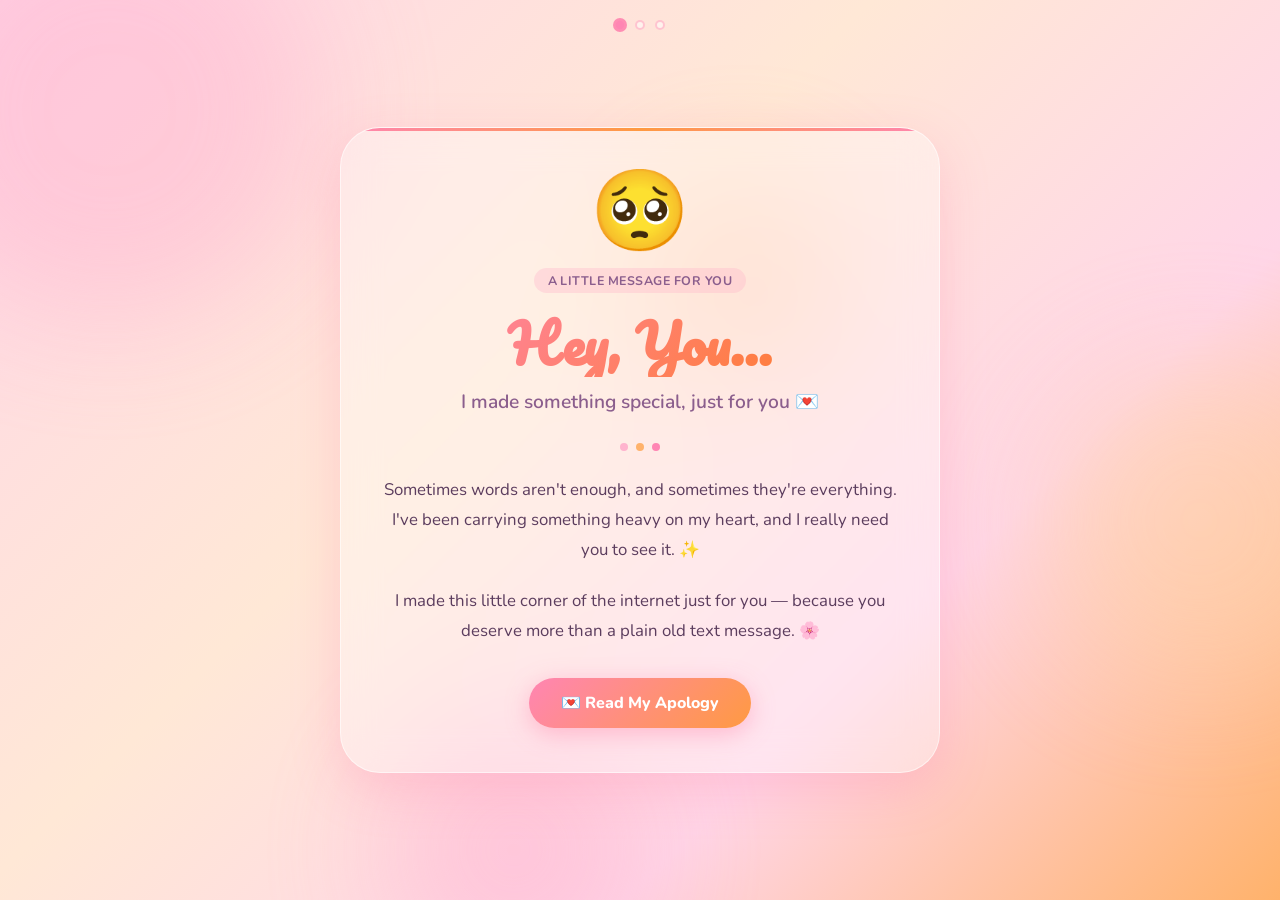
==== index.html @ 1da5a135 "feat: init" ====
<!DOCTYPE html>
<html lang="en">
<head>
  <meta charset="UTF-8" />
  <meta name="viewport" content="width=device-width, initial-scale=1.0" />
  <meta name="description" content="A heartfelt apology just for you — with lots of love 💗" />
  <title>I'm Sorry 💗 — A Little Apology For You</title>
  <link rel="stylesheet" href="style.css" />

  <!-- Open Graph / Social -->
  <meta property="og:title"       content="I'm Sorry 💗 — A Little Apology For You" />
  <meta property="og:description" content="A heartfelt apology made just for you, with love." />
  <meta property="og:type"        content="website" />
</head>
<body>

  <!-- Animated background orbs -->
  <div class="bg-orbs" aria-hidden="true">
    <div class="orb orb-1"></div>
    <div class="orb orb-2"></div>
    <div class="orb orb-3"></div>
    <div class="orb orb-4"></div>
  </div>

  <!-- Floating hearts -->
  <div class="hearts-container" aria-hidden="true"></div>

  <!-- Sparkles -->
  <div class="sparkles-container" aria-hidden="true"></div>

  <!-- Page navigation dots -->
  <nav class="nav-strip" aria-label="Page progress">
    <div class="nav-dot active" title="Home"></div>
    <div class="nav-dot"        title="Apology"></div>
    <div class="nav-dot"        title="Forgiveness"></div>
  </nav>

  <!-- Main content -->
  <main class="page" id="home">
    <div class="glass-card">

      <span class="emoji-big" role="img" aria-label="Puppy eyes">🥺</span>

      <span class="tag">A little message for you</span>

      <h1 class="display-title">Hey, You…</h1>

      <p class="subtitle delay-1">
        I made something special, just for you 💌
      </p>

      <div class="dots-divider" aria-hidden="true">
        <div class="dot"></div><div class="dot"></div><div class="dot"></div>
      </div>

      <p class="body-text delay-2">
        Sometimes words aren't enough, and sometimes they're everything.
        I've been carrying something heavy on my heart, and I really
        need you to see it. ✨
      </p>

      <p class="body-text delay-3">
        I made this little corner of the internet just for you —
        because you deserve more than a plain old text message. 🌸
      </p>

      <div class="btn-group">
        <a href="apology.html" class="btn btn-primary delay-4" aria-label="Read my apology">
          💌 Read My Apology
        </a>
      </div>

    </div>
  </main>

  <script src="script.js"></script>
</body>
</html>
---- style.css ----
/* ============================================================
   APOLOGY WEBSITE — style.css
   Theme: Kawaii Pastel Pink & Soft Orange
   ============================================================ */

/* --- Google Fonts Import --- */
@import url('https://fonts.googleapis.com/css2?family=Nunito:wght@400;600;700;800;900&family=Pacifico&display=swap');

/* --- CSS Variables --- */
:root {
  --pink:        #FFD6E7;
  --pink-mid:    #FFB3CE;
  --pink-deep:   #FF85B3;
  --orange:      #FFB26B;
  --orange-mid:  #FF9A42;
  --orange-deep: #FF7B1C;
  --white:       #FFFFFF;
  --text-dark:   #5C3D5E;
  --text-mid:    #8B5E8D;
  --text-light:  #B88CB9;
  --glass-bg:    rgba(255, 255, 255, 0.35);
  --glass-border:rgba(255, 255, 255, 0.55);
  --shadow:      0 8px 32px rgba(255, 130, 170, 0.18);
  --shadow-lg:   0 16px 48px rgba(255, 130, 170, 0.28);
  --radius:      24px;
  --radius-lg:   40px;
}

/* --- Reset & Base --- */
*, *::before, *::after { box-sizing: border-box; margin: 0; padding: 0; }

html { scroll-behavior: smooth; font-size: 16px; }

body {
  font-family: 'Nunito', sans-serif;
  color: var(--text-dark);
  min-height: 100vh;
  overflow-x: hidden;
  background: linear-gradient(135deg, #FFD6E7 0%, #FFE8D6 40%, #FFD6E7 70%, #FFB26B 100%);
  background-attachment: fixed;
}

/* --- Animated Background Orbs --- */
.bg-orbs {
  position: fixed;
  inset: 0;
  pointer-events: none;
  z-index: 0;
  overflow: hidden;
}

.orb {
  position: absolute;
  border-radius: 50%;
  filter: blur(60px);
  opacity: 0.45;
  animation: orbFloat 12s ease-in-out infinite alternate;
}
.orb-1 { width: 420px; height: 420px; background: #FFB3CE; top: -100px; left: -100px; animation-delay: 0s; }
.orb-2 { width: 320px; height: 320px; background: #FFD6A5; top: 40%; right: -80px; animation-delay: -4s; }
.orb-3 { width: 260px; height: 260px; background: #FFAECF; bottom: -80px; left: 30%; animation-delay: -8s; }
.orb-4 { width: 200px; height: 200px; background: #FFC4A0; top: 20%; left: 50%; animation-delay: -2s; }

@keyframes orbFloat {
  0%   { transform: translate(0, 0) scale(1); }
  100% { transform: translate(30px, -40px) scale(1.08); }
}

/* --- Floating Hearts Layer --- */
.hearts-container {
  position: fixed;
  inset: 0;
  pointer-events: none;
  z-index: 1;
  overflow: hidden;
}

.heart {
  position: absolute;
  bottom: -60px;
  font-size: 1.4rem;
  animation: heartRise linear infinite;
  opacity: 0;
}

@keyframes heartRise {
  0%   { transform: translateY(0) scale(0.8) rotate(-10deg); opacity: 0; }
  10%  { opacity: 0.8; }
  90%  { opacity: 0.6; }
  100% { transform: translateY(-110vh) scale(1.2) rotate(10deg); opacity: 0; }
}

/* --- Sparkle Layer --- */
.sparkles-container {
  position: fixed;
  inset: 0;
  pointer-events: none;
  z-index: 1;
  overflow: hidden;
}

.sparkle {
  position: absolute;
  width: 6px;
  height: 6px;
  border-radius: 50%;
  background: #FFFFFF;
  box-shadow: 0 0 6px 2px rgba(255,180,200,0.9);
  animation: sparklePop ease-in-out infinite;
  opacity: 0;
}

@keyframes sparklePop {
  0%,100% { transform: scale(0); opacity: 0; }
  50%      { transform: scale(1); opacity: 1; }
}

/* --- Page Wrapper --- */
.page {
  position: relative;
  z-index: 2;
  min-height: 100vh;
  display: flex;
  flex-direction: column;
  align-items: center;
  justify-content: center;
  padding: 40px 20px;
}

/* --- Glassmorphism Card --- */
.glass-card {
  background: var(--glass-bg);
  border: 1.5px solid var(--glass-border);
  backdrop-filter: blur(18px);
  -webkit-backdrop-filter: blur(18px);
  border-radius: var(--radius-lg);
  box-shadow: var(--shadow-lg);
  padding: 44px 40px;
  max-width: 600px;
  width: 100%;
  text-align: center;
  position: relative;
  overflow: hidden;
}

.glass-card::before {
  content: '';
  position: absolute;
  top: 0; left: 0; right: 0;
  height: 3px;
  background: linear-gradient(90deg, var(--pink-deep), var(--orange-mid), var(--pink-deep));
  border-radius: var(--radius-lg) var(--radius-lg) 0 0;
}

/* --- Typography --- */
h1, h2, h3 { font-family: 'Pacifico', cursive; line-height: 1.25; }

.display-title {
  font-size: clamp(2.2rem, 6vw, 3.4rem);
  background: linear-gradient(135deg, var(--pink-deep) 0%, var(--orange-deep) 100%);
  -webkit-background-clip: text;
  -webkit-text-fill-color: transparent;
  background-clip: text;
  margin-bottom: 12px;
  animation: fadeSlideDown 0.8s ease both;
}

.subtitle {
  font-size: clamp(1rem, 3vw, 1.2rem);
  color: var(--text-mid);
  font-weight: 600;
  margin-bottom: 28px;
  animation: fadeSlideDown 0.9s ease both;
}

.body-text {
  font-size: clamp(0.95rem, 2.5vw, 1.05rem);
  color: var(--text-dark);
  line-height: 1.8;
  margin-bottom: 20px;
  animation: fadeSlideUp 1s ease both;
}

/* --- Emoji Decorations --- */
.emoji-big {
  font-size: clamp(3rem, 10vw, 5rem);
  display: block;
  margin-bottom: 16px;
  animation: bounceIn 0.8s cubic-bezier(.36,.07,.19,.97) both, bobble 3s ease-in-out 0.8s infinite;
  line-height: 1;
}

@keyframes bobble {
  0%, 100% { transform: translateY(0) rotate(-3deg); }
  50%       { transform: translateY(-10px) rotate(3deg); }
}

/* --- Buttons --- */
.btn {
  display: inline-flex;
  align-items: center;
  gap: 8px;
  padding: 14px 32px;
  border-radius: 50px;
  font-family: 'Nunito', sans-serif;
  font-size: 1rem;
  font-weight: 800;
  cursor: pointer;
  border: none;
  text-decoration: none;
  transition: transform 0.18s, box-shadow 0.18s, filter 0.18s;
  position: relative;
  overflow: hidden;
}

.btn::after {
  content: '';
  position: absolute;
  inset: 0;
  background: rgba(255,255,255,0.18);
  opacity: 0;
  transition: opacity 0.2s;
  border-radius: inherit;
}
.btn:hover::after { opacity: 1; }
.btn:active { transform: scale(0.96) !important; }

.btn-primary {
  background: linear-gradient(135deg, var(--pink-deep) 0%, var(--orange-mid) 100%);
  color: #fff;
  box-shadow: 0 6px 24px rgba(255,100,150,0.35);
}
.btn-primary:hover {
  transform: translateY(-3px) scale(1.03);
  box-shadow: 0 10px 32px rgba(255,100,150,0.45);
}

.btn-secondary {
  background: rgba(255,255,255,0.6);
  color: var(--text-dark);
  border: 2px solid var(--pink-mid);
  box-shadow: 0 4px 16px rgba(255,130,170,0.15);
}
.btn-secondary:hover {
  transform: translateY(-3px) scale(1.03);
  box-shadow: 0 8px 24px rgba(255,130,170,0.25);
}

.btn-group {
  display: flex;
  flex-wrap: wrap;
  gap: 16px;
  justify-content: center;
  margin-top: 32px;
}

/* --- Forgive / Mad Buttons --- */
#forgive-btn {
  background: linear-gradient(135deg, #FF85B3 0%, var(--orange-mid) 100%);
  color: #fff;
  font-size: 1.1rem;
  padding: 16px 36px;
  box-shadow: 0 8px 28px rgba(255,100,150,0.4);
  z-index: 10;
}
#forgive-btn:hover {
  transform: translateY(-4px) scale(1.05);
  box-shadow: 0 14px 36px rgba(255,100,150,0.5);
}

#mad-btn {
  background: rgba(255,255,255,0.55);
  color: var(--text-dark);
  border: 2px solid var(--orange);
  font-size: 1rem;
  padding: 14px 30px;
  position: fixed;           /* will be repositioned by JS on desktop */
  z-index: 100;
  transition: none;          /* JS handles movement; keep CSS transitions off */
  user-select: none;
  -webkit-user-select: none;
  will-change: transform;
}

/* --- Divider Dots --- */
.dots-divider {
  display: flex;
  align-items: center;
  justify-content: center;
  gap: 8px;
  margin: 24px 0;
}
.dot { width: 8px; height: 8px; border-radius: 50%; background: var(--pink-mid); }
.dot:nth-child(2) { background: var(--orange); }
.dot:nth-child(3) { background: var(--pink-deep); }

/* --- Tag Badges --- */
.tag {
  display: inline-block;
  padding: 4px 14px;
  border-radius: 20px;
  font-size: 0.78rem;
  font-weight: 700;
  background: rgba(255,180,200,0.35);
  color: var(--text-mid);
  letter-spacing: 0.04em;
  text-transform: uppercase;
  margin-bottom: 16px;
}

/* --- Navigation Breadcrumb --- */
.nav-strip {
  position: fixed;
  top: 20px;
  left: 50%;
  transform: translateX(-50%);
  z-index: 50;
  display: flex;
  gap: 10px;
}
.nav-dot {
  width: 10px; height: 10px;
  border-radius: 50%;
  background: rgba(255,255,255,0.5);
  border: 2px solid rgba(255,150,180,0.5);
  transition: background 0.3s, transform 0.3s;
}
.nav-dot.active {
  background: var(--pink-deep);
  transform: scale(1.4);
}

/* --- Success Overlay --- */
#success-overlay {
  display: none;
  position: fixed;
  inset: 0;
  z-index: 200;
  background: rgba(255,210,230,0.85);
  backdrop-filter: blur(10px);
  flex-direction: column;
  align-items: center;
  justify-content: center;
  text-align: center;
  padding: 40px 20px;
  animation: fadeIn 0.4s ease;
}
#success-overlay.active { display: flex; }

.success-emoji {
  font-size: 6rem;
  animation: bounceIn 0.6s cubic-bezier(.36,.07,.19,.97) both;
  margin-bottom: 20px;
}

.success-title {
  font-family: 'Pacifico', cursive;
  font-size: clamp(2rem, 7vw, 3rem);
  background: linear-gradient(135deg, #FF85B3, #FF9A42);
  -webkit-background-clip: text;
  -webkit-text-fill-color: transparent;
  background-clip: text;
  margin-bottom: 12px;
}

.success-msg {
  font-size: 1.05rem;
  color: var(--text-dark);
  font-weight: 600;
  max-width: 380px;
}

/* --- Confetti Piece --- */
.confetti-piece {
  position: fixed;
  width: 10px;
  height: 10px;
  border-radius: 2px;
  pointer-events: none;
  z-index: 201;
  animation: confettiFall linear forwards;
}
@keyframes confettiFall {
  0%   { transform: translateY(-10px) rotate(0deg); opacity: 1; }
  100% { transform: translateY(110vh) rotate(720deg); opacity: 0; }
}

/* --- Heart Explosion --- */
.heart-burst {
  position: fixed;
  font-size: 1.6rem;
  pointer-events: none;
  z-index: 201;
  animation: heartBurst 1.2s ease-out forwards;
}
@keyframes heartBurst {
  0%   { transform: translate(0,0) scale(0.5); opacity: 1; }
  100% { transform: translate(var(--tx), var(--ty)) scale(1.4); opacity: 0; }
}

/* --- Keyframe Animations --- */
@keyframes fadeIn       { from { opacity: 0; } to { opacity: 1; } }
@keyframes fadeSlideDown { from { opacity:0; transform:translateY(-20px); } to { opacity:1; transform:translateY(0); } }
@keyframes fadeSlideUp   { from { opacity:0; transform:translateY(20px);  } to { opacity:1; transform:translateY(0); } }

@keyframes bounceIn {
  0%   { transform: scale(0.3) rotate(-8deg); opacity: 0; }
  50%  { transform: scale(1.15) rotate(4deg); opacity: 1; }
  70%  { transform: scale(0.9) rotate(-2deg); }
  100% { transform: scale(1) rotate(0deg); opacity: 1; }
}

/* --- Stagger helpers --- */
.delay-1 { animation-delay: 0.1s; }
.delay-2 { animation-delay: 0.2s; }
.delay-3 { animation-delay: 0.35s; }
.delay-4 { animation-delay: 0.5s; }

/* --- Responsive Tweaks --- */
@media (max-width: 480px) {
  .glass-card { padding: 32px 22px; border-radius: 28px; }
  .btn { padding: 13px 24px; font-size: 0.95rem; }
  #mad-btn { position: fixed; }   /* ensure fixed on mobile too */
}

/* --- Reduced Motion --- */
@media (prefers-reduced-motion: reduce) {
  *, *::before, *::after { animation-duration: 0.01ms !important; transition-duration: 0.01ms !important; }
}
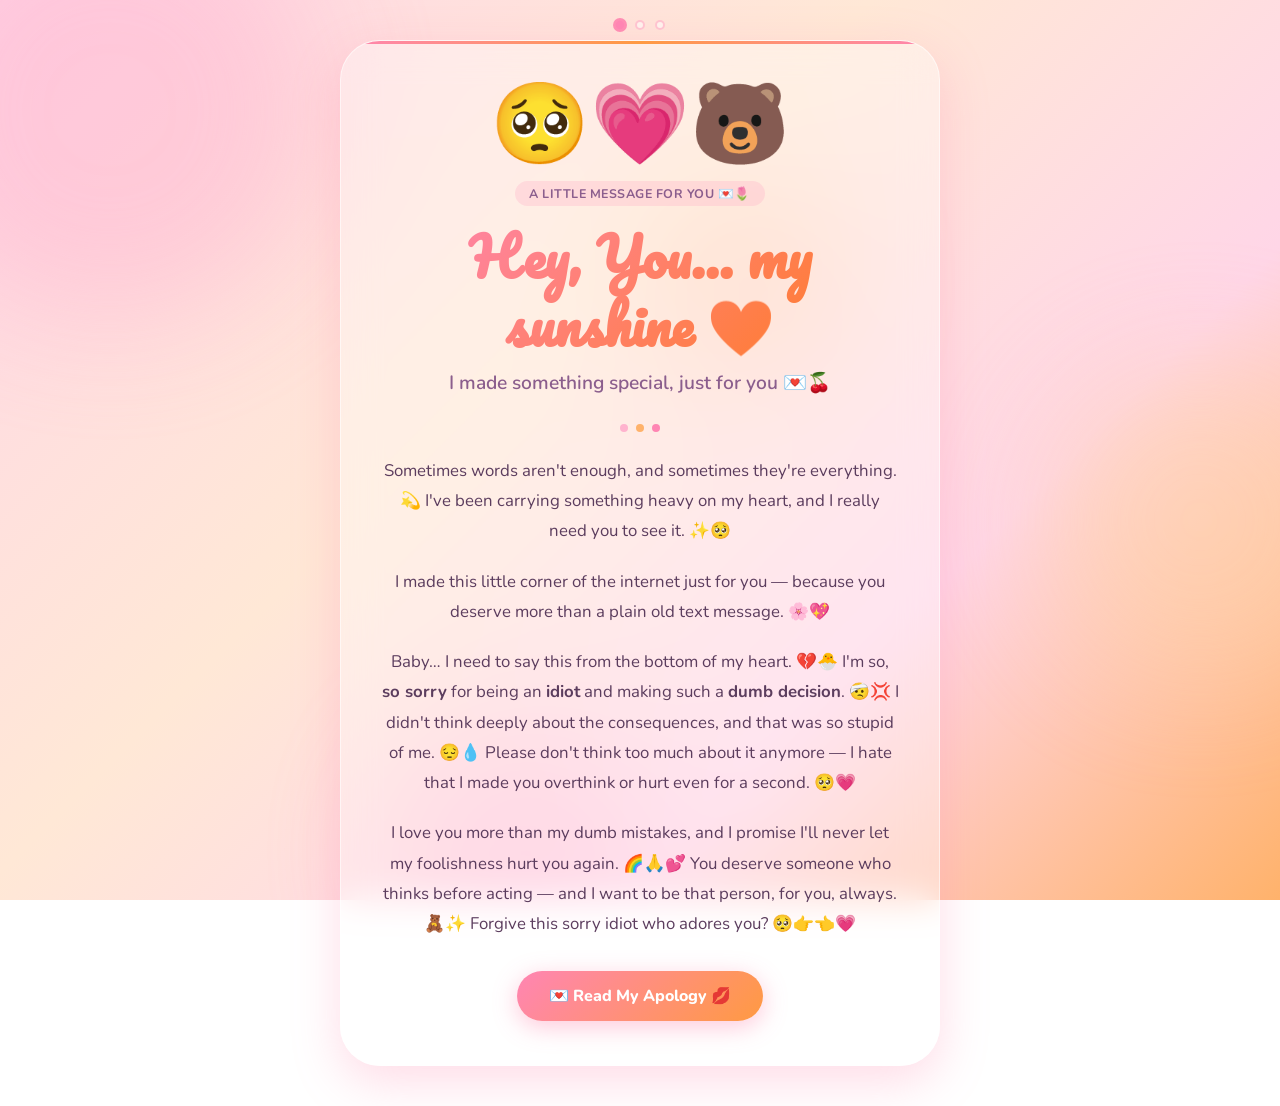
==== commit 114a842f: "Update index.html" ====
--- a/index.html
+++ b/index.html
@@ -39,14 +39,14 @@
   <main class="page" id="home">
     <div class="glass-card">
 
-      <span class="emoji-big" role="img" aria-label="Puppy eyes">🥺</span>
+      <span class="emoji-big" role="img" aria-label="Puppy eyes">🥺💗🐻</span>
 
-      <span class="tag">A little message for you</span>
+      <span class="tag">A little message for you 💌🌷</span>
 
-      <h1 class="display-title">Hey, You…</h1>
+      <h1 class="display-title">Hey, You… my sunshine 💛</h1>
 
       <p class="subtitle delay-1">
-        I made something special, just for you 💌
+        I made something special, just for you 💌🍒
       </p>
 
       <div class="dots-divider" aria-hidden="true">
@@ -54,19 +54,33 @@
       </div>
 
       <p class="body-text delay-2">
-        Sometimes words aren't enough, and sometimes they're everything.
+        Sometimes words aren't enough, and sometimes they're everything. 💫
         I've been carrying something heavy on my heart, and I really
-        need you to see it. ✨
+        need you to see it. ✨🥺
       </p>
 
       <p class="body-text delay-3">
         I made this little corner of the internet just for you —
-        because you deserve more than a plain old text message. 🌸
+        because you deserve more than a plain old text message. 🌸💖
+      </p>
+
+      <!-- NEW: heartfelt apology with the exact feelings you asked for -->
+      <p class="body-text delay-2" style="margin-top: 1.2rem;">
+        Baby… I need to say this from the bottom of my heart. 💔🐣  
+        I'm so, <strong>so sorry</strong> for being an <strong>idiot</strong> and making such a <strong>dumb decision</strong>. 🤕💢  
+        I didn't think deeply about the consequences, and that was so stupid of me. 😔💧  
+        Please don't think too much about it anymore — I hate that I made you overthink or hurt even for a second. 🥺💗  
+      </p>
+
+      <p class="body-text delay-3">
+        I love you more than my dumb mistakes, and I promise I'll never let my foolishness hurt you again. 🌈🙏💕  
+        You deserve someone who thinks before acting — and I want to be that person, for you, always. 🧸✨  
+        Forgive this sorry idiot who adores you? 🥺👉👈💗
       </p>
 
       <div class="btn-group">
         <a href="apology.html" class="btn btn-primary delay-4" aria-label="Read my apology">
-          💌 Read My Apology
+          💌 Read My Apology 💋
         </a>
       </div>
 
